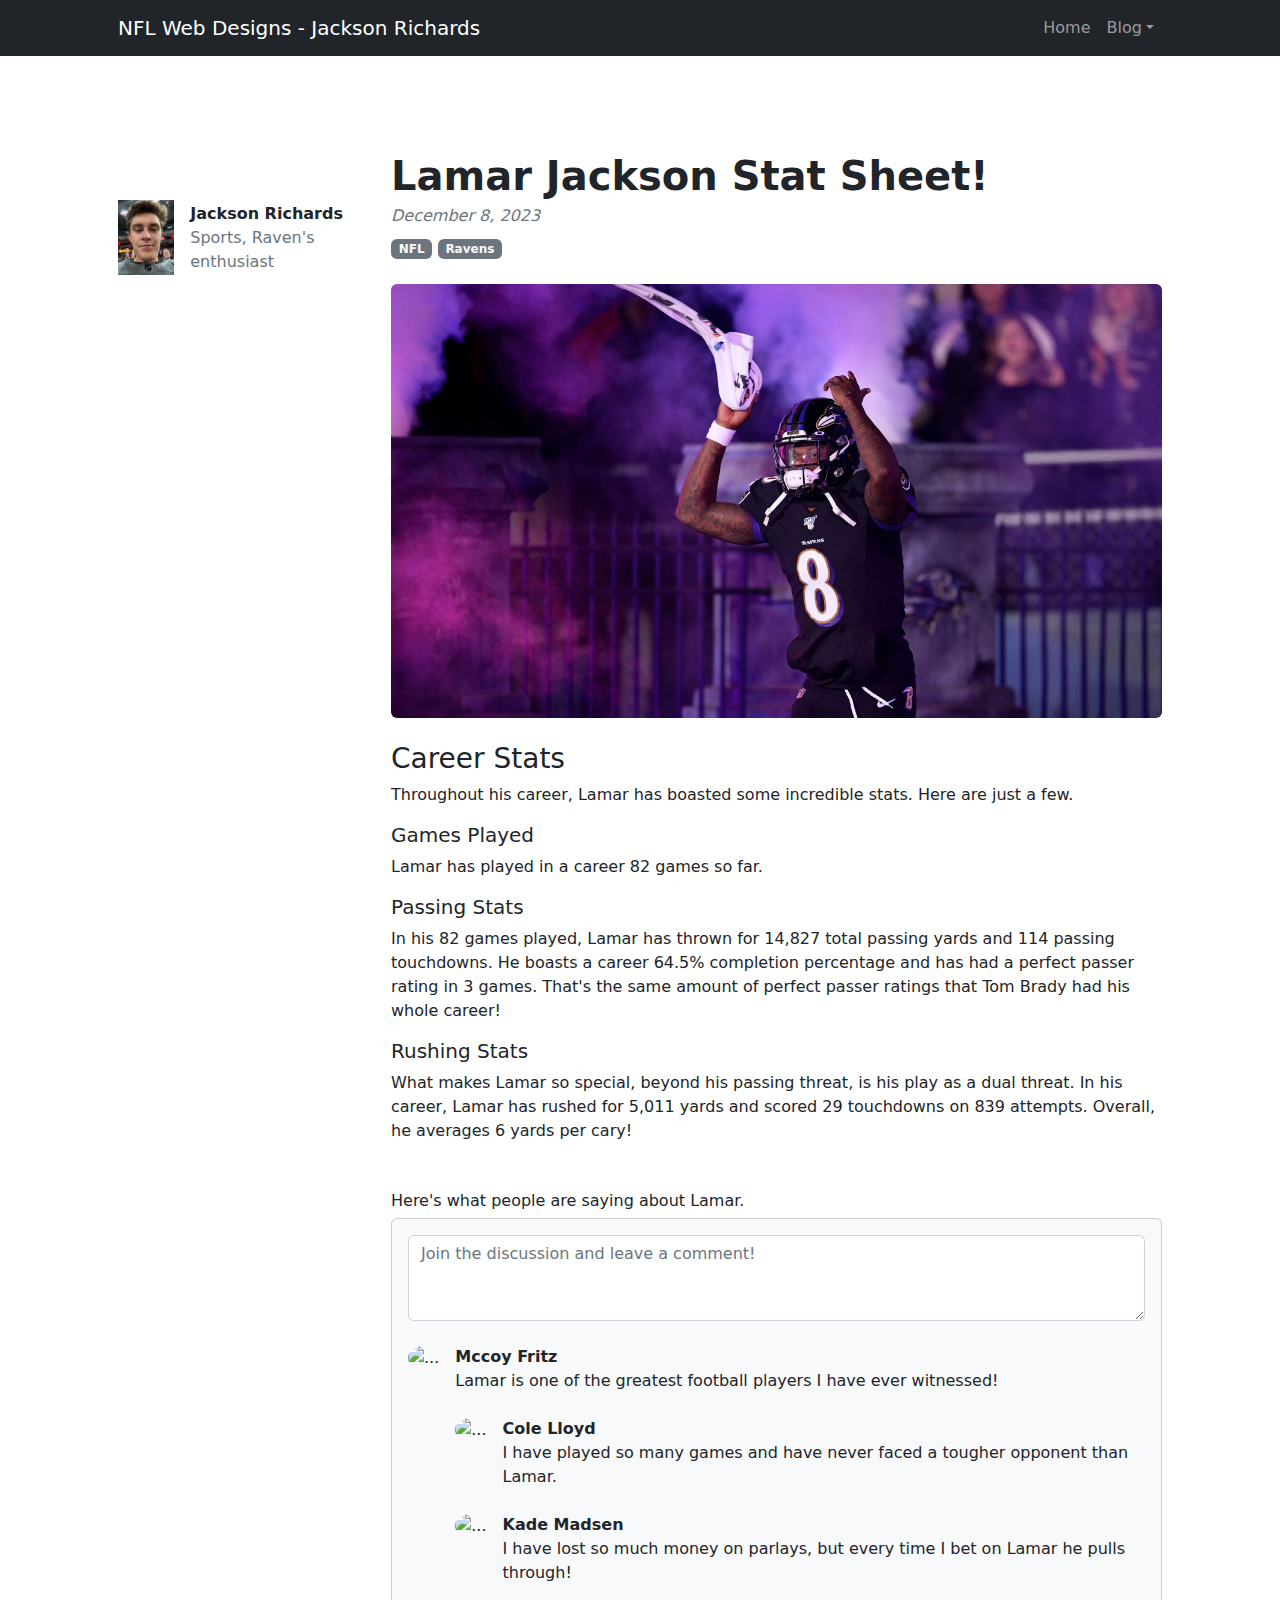
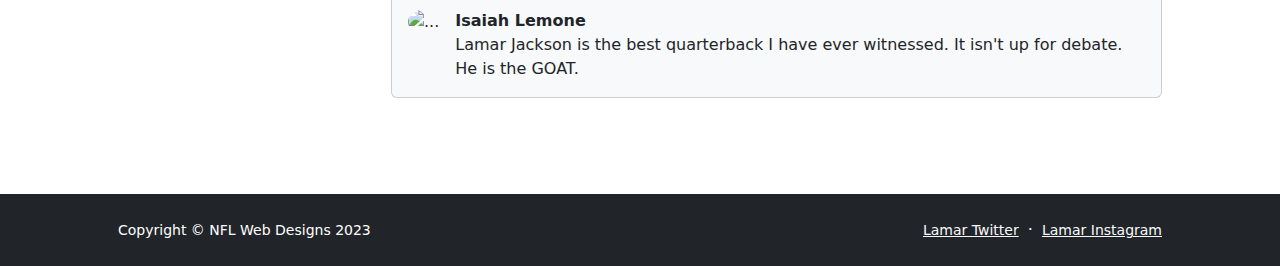
==== blog-post.html @ 7cfe313b "Add files via upload" ====
<!DOCTYPE html>
<html lang="en">
    <head>
        <meta charset="utf-8" />
        <meta name="viewport" content="width=device-width, initial-scale=1, shrink-to-fit=no" />
        <meta name="description" content="" />
        <meta name="author" content="" />
        <title>Lamar Jackson Page</title>
        <!-- Favicon-->
        <link rel="icon" type="image/x-icon" href="assets/favicon.ico" />
        <!-- Bootstrap icons-->
        <link href="https://cdn.jsdelivr.net/npm/bootstrap-icons@1.5.0/font/bootstrap-icons.css" rel="stylesheet" />
        <!-- Core theme CSS (includes Bootstrap)-->
        <link href="css/styles.css" rel="stylesheet" />
    </head>
    <body class="d-flex flex-column">
        <main class="flex-shrink-0">
            <!-- Navigation-->
            <nav class="navbar navbar-expand-lg navbar-dark bg-dark">
                <div class="container px-5">
                    <a class="navbar-brand" href="index.html">NFL Web Designs - Jackson Richards</a>
                    <button class="navbar-toggler" type="button" data-bs-toggle="collapse" data-bs-target="#navbarSupportedContent" aria-controls="navbarSupportedContent" aria-expanded="false" aria-label="Toggle navigation"><span class="navbar-toggler-icon"></span></button>
                    <div class="collapse navbar-collapse" id="navbarSupportedContent">
                        <ul class="navbar-nav ms-auto mb-2 mb-lg-0">
                            <li class="nav-item"><a class="nav-link" href="index.html">Home</a></li>

                           
                            <li class="nav-item dropdown">
                                <a class="nav-link dropdown-toggle" id="navbarDropdownBlog" href="#" role="button" data-bs-toggle="dropdown" aria-expanded="false">Blog</a>
                                <ul class="dropdown-menu dropdown-menu-end" aria-labelledby="navbarDropdownBlog">

                                    <li><a class="dropdown-item" href="blog-post.html">Blog Post</a></li>
                                </ul>
                            </li>
                           
                        </ul>
                    </div>
                </div>
            </nav>
            <!-- Page Content-->
            <section class="py-5">
                <div class="container px-5 my-5">
                    <div class="row gx-5">
                        <div class="col-lg-3">
                            <div class="d-flex align-items-center mt-lg-5 mb-4">
                                <img height="75"  src="Images/jackson Small.jpeg" alt="..." />
                                <div class="ms-3">
                                    <div class="fw-bold">Jackson Richards</div>
                                    <div class="text-muted">Sports, Raven's enthusiast</div>
                                </div>
                            </div>
                        </div>
                        <div class="col-lg-9">
                            <!-- Post content-->
                            <article>
                                <!-- Post header-->
                                <header class="mb-4">
                                    <!-- Post title-->
                                    <h1 class="fw-bolder mb-1">Lamar Jackson Stat Sheet!</h1>
                                    <!-- Post meta content-->
                                    <div class="text-muted fst-italic mb-2">December 8, 2023</div>
                                    <!-- Post categories-->
                                    <a class="badge bg-secondary text-decoration-none link-light" href="#!">NFL</a>
                                    <a class="badge bg-secondary text-decoration-none link-light" href="#!">Ravens</a>
                                </header>
                                <!-- Preview image figure-->
                                <figure class="mb-4"><img class="img-fluid rounded" src="Images/Lamar 2.webp" alt="..." /></figure>
                                <!-- Post content-->
                                <section class="mb-5">
                                    
                                    <h3>Career Stats</h3>
                                    <p>Throughout his career, Lamar has boasted some incredible stats. Here are just a few.</p>
                                    <h5>Games Played
                                    </h5>
                                    <p>Lamar has played in a career 82 games so far.</p>
                                    <h5>Passing Stats</h5>
                                    <p>
                                        In his 82 games played, Lamar has thrown for 14,827 total passing yards and 114 passing touchdowns. He boasts a career 64.5% completion percentage and has had a perfect passer rating in 3 games. That's the same amount of perfect passer ratings that Tom Brady had his whole career!

                                    </p>
                                    <h5>Rushing Stats</h5>
                                    <P>What makes Lamar so special, beyond his passing threat, is his play as a dual threat. In his career, Lamar  has rushed for 5,011 yards and scored 29 touchdowns on 839 attempts. Overall, he averages 6 yards per cary!</P>
                                </section>
                            </article>
                            <h6>Here's what people are saying about Lamar. </h6>
                            <!-- Comments section-->
                            <section>
                                <div class="card bg-light">
                                    <div class="card-body">
                                        <!-- Comment form-->
                                        <form class="mb-4"><textarea class="form-control" rows="3" placeholder="Join the discussion and leave a comment!"></textarea></form>
                                        <!-- Comment with nested comments-->
                                        <div class="d-flex mb-4">
                                            <!-- Parent comment-->
                                            <div class="flex-shrink-0"><img class="rounded-circle" src="https://dummyimage.com/50x50/ced4da/6c757d.jpg" alt="..." /></div>
                                            <div class="ms-3">
                                                <div class="fw-bold">Mccoy Fritz</div>
                                                Lamar is one of the greatest football players I have ever witnessed!
                                                <!-- Child comment 1-->
                                                <div class="d-flex mt-4">
                                                    <div class="flex-shrink-0"><img class="rounded-circle" src="https://dummyimage.com/50x50/ced4da/6c757d.jpg" alt="..." /></div>
                                                    <div class="ms-3">
                                                        <div class="fw-bold">Cole Lloyd

                                                        </div>
                                                        I have played so many games and have never faced a tougher opponent than Lamar.
                                                    </div>
                                                </div>
                                                <!-- Child comment 2-->
                                                <div class="d-flex mt-4">
                                                    <div class="flex-shrink-0"><img class="rounded-circle" src="https://dummyimage.com/50x50/ced4da/6c757d.jpg" alt="..." /></div>
                                                    <div class="ms-3">
                                                        <div class="fw-bold">Kade Madsen</div>
                                                        I have lost so much money on parlays, but every time I bet on Lamar he pulls through!
                                                    </div>
                                                </div>
                                            </div>
                                        </div>
                                        <!-- Single comment-->
                                        <div class="d-flex">
                                            <div class="flex-shrink-0"><img class="rounded-circle" src="https://dummyimage.com/50x50/ced4da/6c757d.jpg" alt="..." /></div>
                                            <div class="ms-3">
                                                <div class="fw-bold">Isaiah Lemone</div>
                                                Lamar Jackson is the best quarterback I have ever witnessed. It isn't up for debate. He is the GOAT.
                                            </div>
                                        </div>
                                    </div>
                                </div>
                            </section>
                        </div>
                    </div>
                </div>
            </section>
        </main>
        <!-- Footer-->
        <footer class="bg-dark py-4 mt-auto">
            <div class="container px-5">
                <div class="row align-items-center justify-content-between flex-column flex-sm-row">
                    <div class="col-auto"><div class="small m-0 text-white">Copyright &copy; NFL Web Designs 2023</div></div>
                    <div class="col-auto">
                        <a class="link-light small" href="https://twitter.com/Lj_era8">Lamar Twitter</a>
                        <span class="text-white mx-1">&middot;</span>
                        <a class="link-light small" href="https://www.instagram.com/new_era8/?hl=en">Lamar Instagram</a>


                    </div>
                </div>
            </div>
        </footer>
        <!-- Bootstrap core JS-->
        <script src="https://cdn.jsdelivr.net/npm/bootstrap@5.2.3/dist/js/bootstrap.bundle.min.js"></script>
        <!-- Core theme JS-->
        <script src="js/scripts.js"></script>
    </body>
</html>
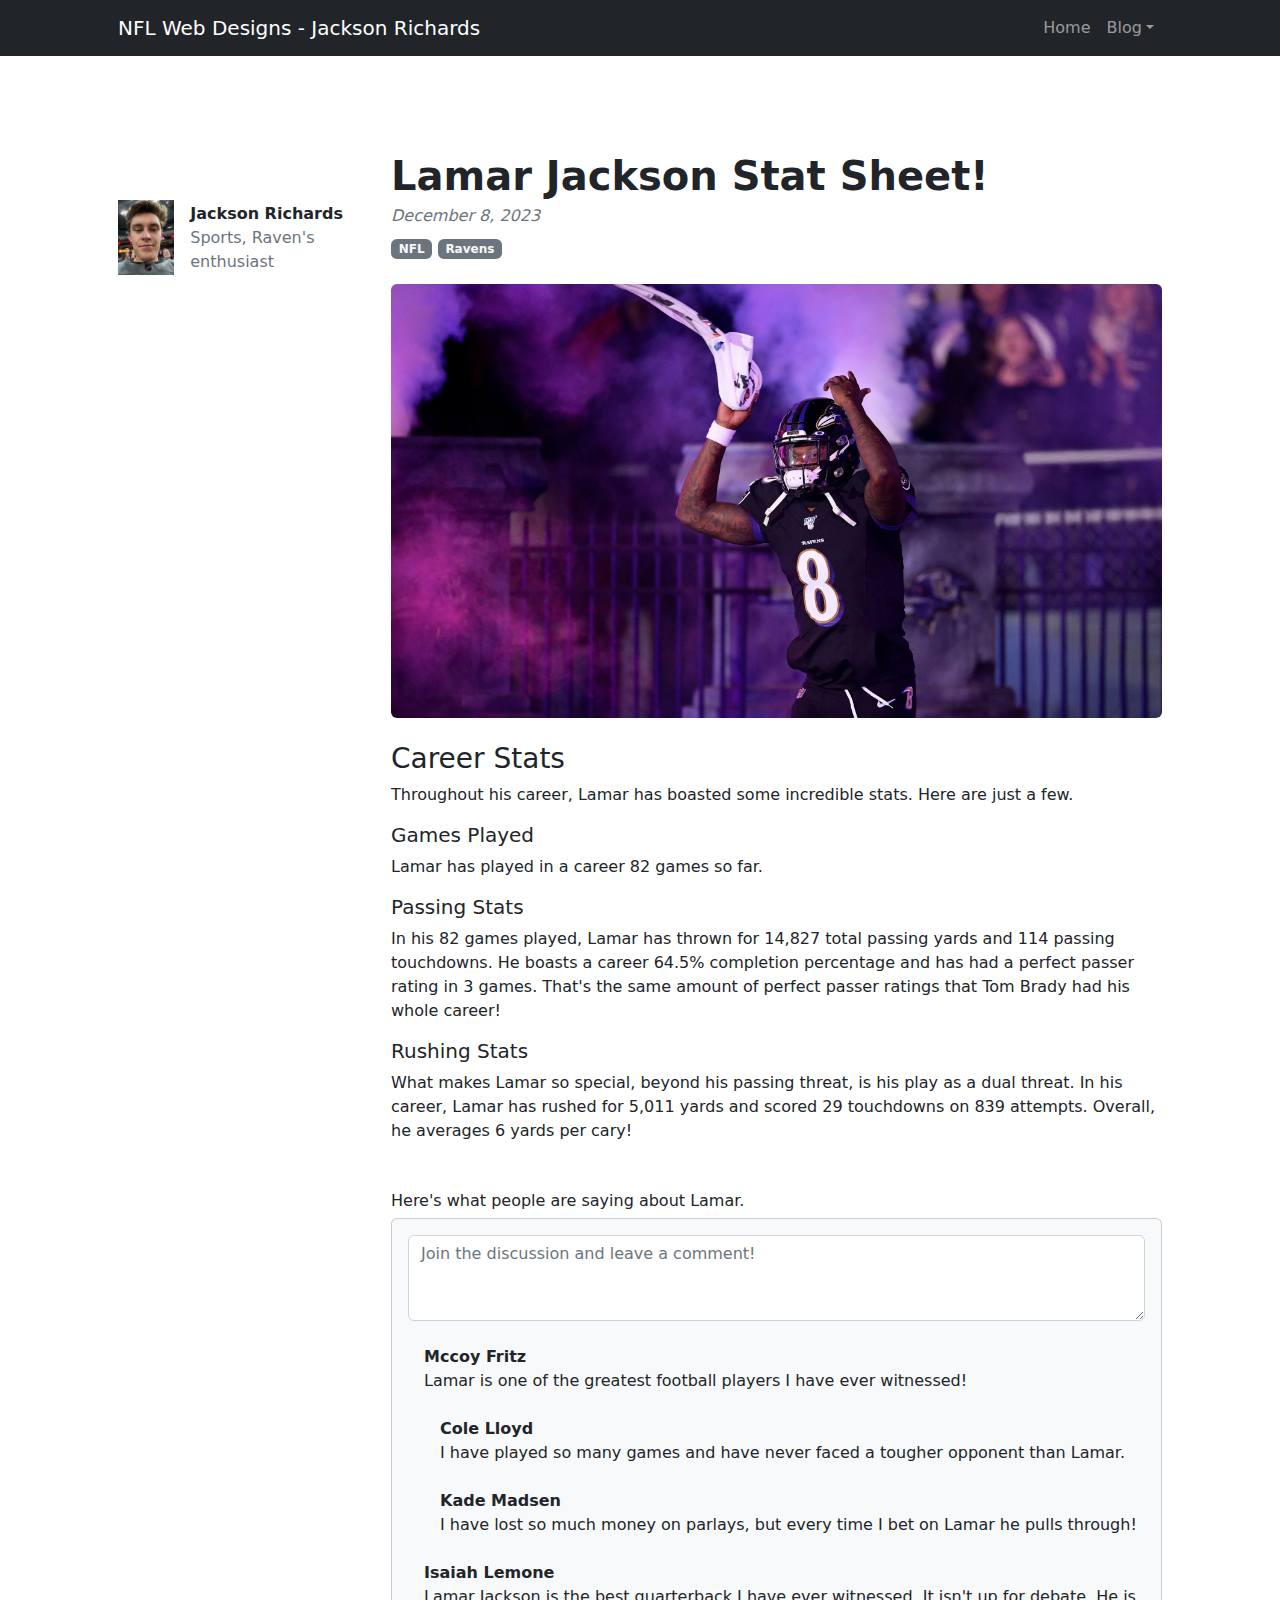
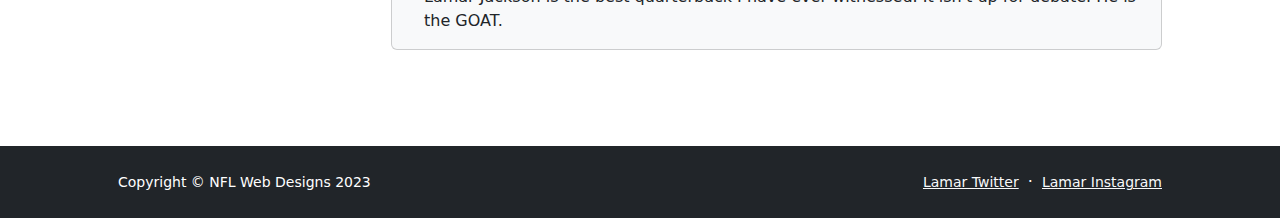
==== commit 371dc069: "Add files via upload" ====
--- a/blog-post.html
+++ b/blog-post.html
@@ -92,13 +92,13 @@
                                         <!-- Comment with nested comments-->
                                         <div class="d-flex mb-4">
                                             <!-- Parent comment-->
-                                            <div class="flex-shrink-0"><img class="rounded-circle" src="https://dummyimage.com/50x50/ced4da/6c757d.jpg" alt="..." /></div>
+
                                             <div class="ms-3">
                                                 <div class="fw-bold">Mccoy Fritz</div>
                                                 Lamar is one of the greatest football players I have ever witnessed!
                                                 <!-- Child comment 1-->
                                                 <div class="d-flex mt-4">
-                                                    <div class="flex-shrink-0"><img class="rounded-circle" src="https://dummyimage.com/50x50/ced4da/6c757d.jpg" alt="..." /></div>
+
                                                     <div class="ms-3">
                                                         <div class="fw-bold">Cole Lloyd
 
@@ -108,7 +108,7 @@
                                                 </div>
                                                 <!-- Child comment 2-->
                                                 <div class="d-flex mt-4">
-                                                    <div class="flex-shrink-0"><img class="rounded-circle" src="https://dummyimage.com/50x50/ced4da/6c757d.jpg" alt="..." /></div>
+
                                                     <div class="ms-3">
                                                         <div class="fw-bold">Kade Madsen</div>
                                                         I have lost so much money on parlays, but every time I bet on Lamar he pulls through!
@@ -118,7 +118,7 @@
                                         </div>
                                         <!-- Single comment-->
                                         <div class="d-flex">
-                                            <div class="flex-shrink-0"><img class="rounded-circle" src="https://dummyimage.com/50x50/ced4da/6c757d.jpg" alt="..." /></div>
+      
                                             <div class="ms-3">
                                                 <div class="fw-bold">Isaiah Lemone</div>
                                                 Lamar Jackson is the best quarterback I have ever witnessed. It isn't up for debate. He is the GOAT.
